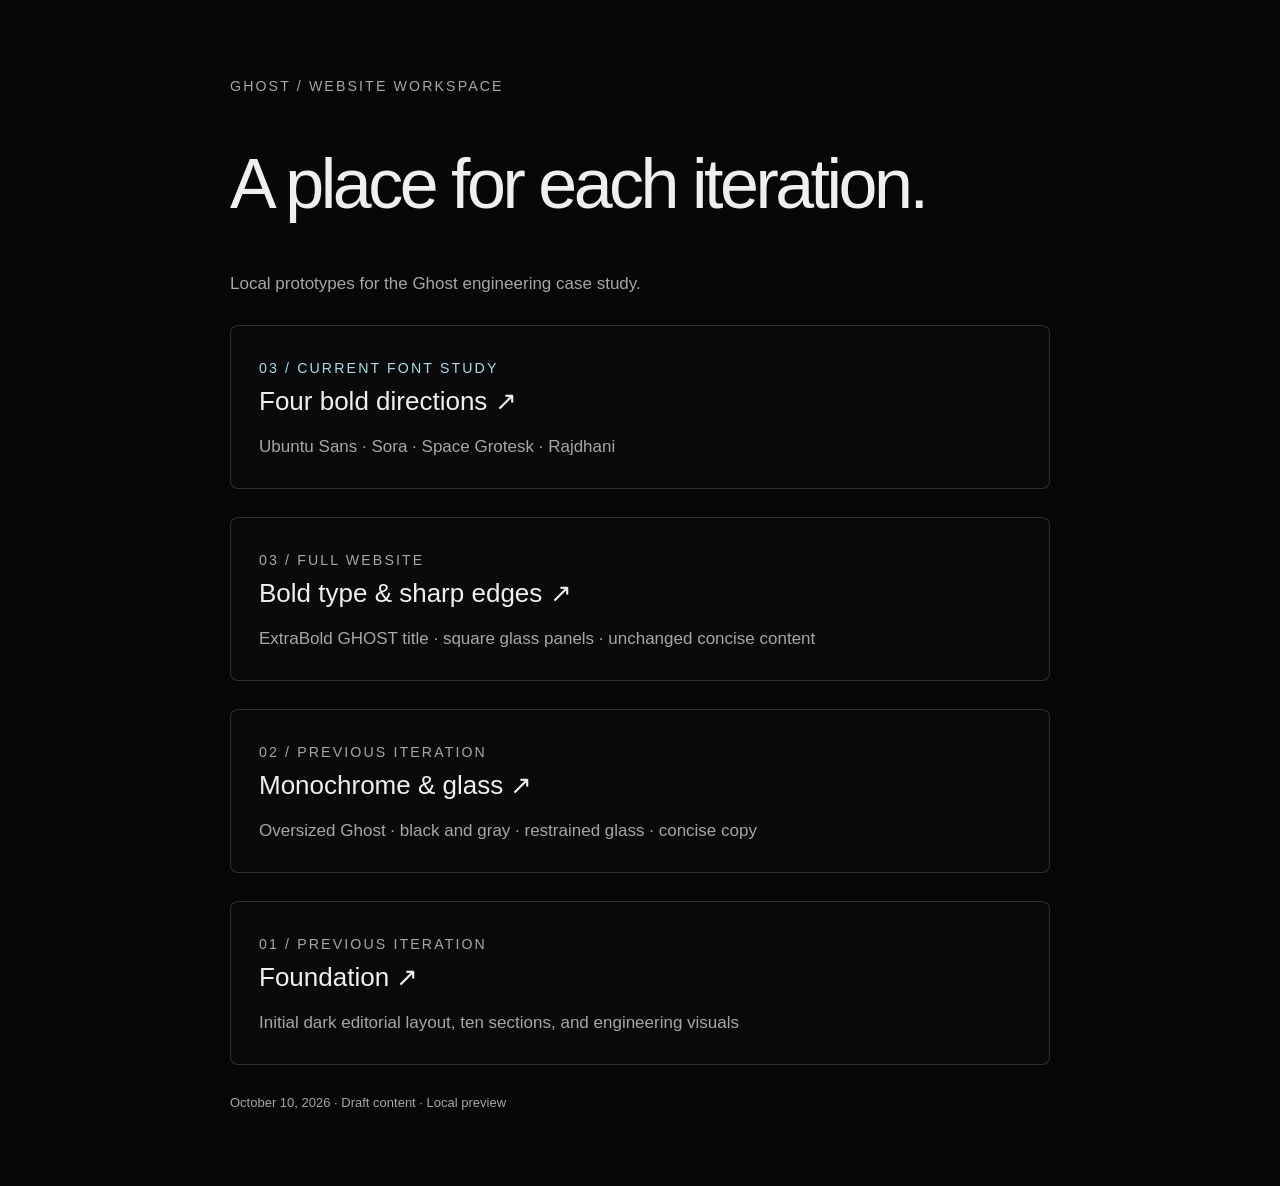
==== Website/index.html @ b8216f77 "Website Iteration 3" ====
<!doctype html>
<html lang="en">
<head>
  <meta charset="utf-8">
  <meta name="viewport" content="width=device-width, initial-scale=1">
  <meta name="robots" content="noindex,nofollow">
  <title>Ghost — Website iterations</title>
  <style>
    body{font:17px/1.6 'Segoe UI',sans-serif;background:#070708;color:#efeff0;margin:0;padding:8vh 7vw}
    main{max-width:820px;margin:auto}small{color:#a6a6ab;letter-spacing:.15em}
    h1{font-size:clamp(40px,6vw,70px);font-weight:500;letter-spacing:-.05em;line-height:1.1}
    p,footer{color:#a6a6ab}a{display:block;padding:28px;margin:28px 0;border:1px solid #ffffff26;border-radius:8px;background:#ffffff04;text-decoration:none;color:#efeff0}
    a:hover,a:focus-visible{border-color:#a8dce8}a strong{font-size:26px;font-weight:500}
    a span{display:block;color:#a6a6ab;margin-top:10px}.current small{color:#a8dce8}footer{font-size:13px}
  </style>
</head>
<body><main>
  <small>GHOST / WEBSITE WORKSPACE</small>
  <h1>A place for each iteration.</h1>
  <p>Local prototypes for the Ghost engineering case study.</p>
  <a class="current" href="iterations/03-bold-type/type-comparison.html">
    <small>03 / CURRENT FONT STUDY</small><br><strong>Four bold directions ↗</strong>
    <span>Ubuntu Sans · Sora · Space Grotesk · Rajdhani</span>
  </a>
  <a href="iterations/03-bold-type/index.html">
    <small>03 / FULL WEBSITE</small><br><strong>Bold type &amp; sharp edges ↗</strong>
    <span>ExtraBold GHOST title · square glass panels · unchanged concise content</span>
  </a>
  <a href="iterations/02-monochrome-glass/index.html">
    <small>02 / PREVIOUS ITERATION</small><br><strong>Monochrome &amp; glass ↗</strong>
    <span>Oversized Ghost · black and gray · restrained glass · concise copy</span>
  </a>
  <a href="iterations/01-foundation/index.html">
    <small>01 / PREVIOUS ITERATION</small><br><strong>Foundation ↗</strong>
    <span>Initial dark editorial layout, ten sections, and engineering visuals</span>
  </a>
  <footer>October 10, 2026 · Draft content · Local preview</footer>
</main></body>
</html>
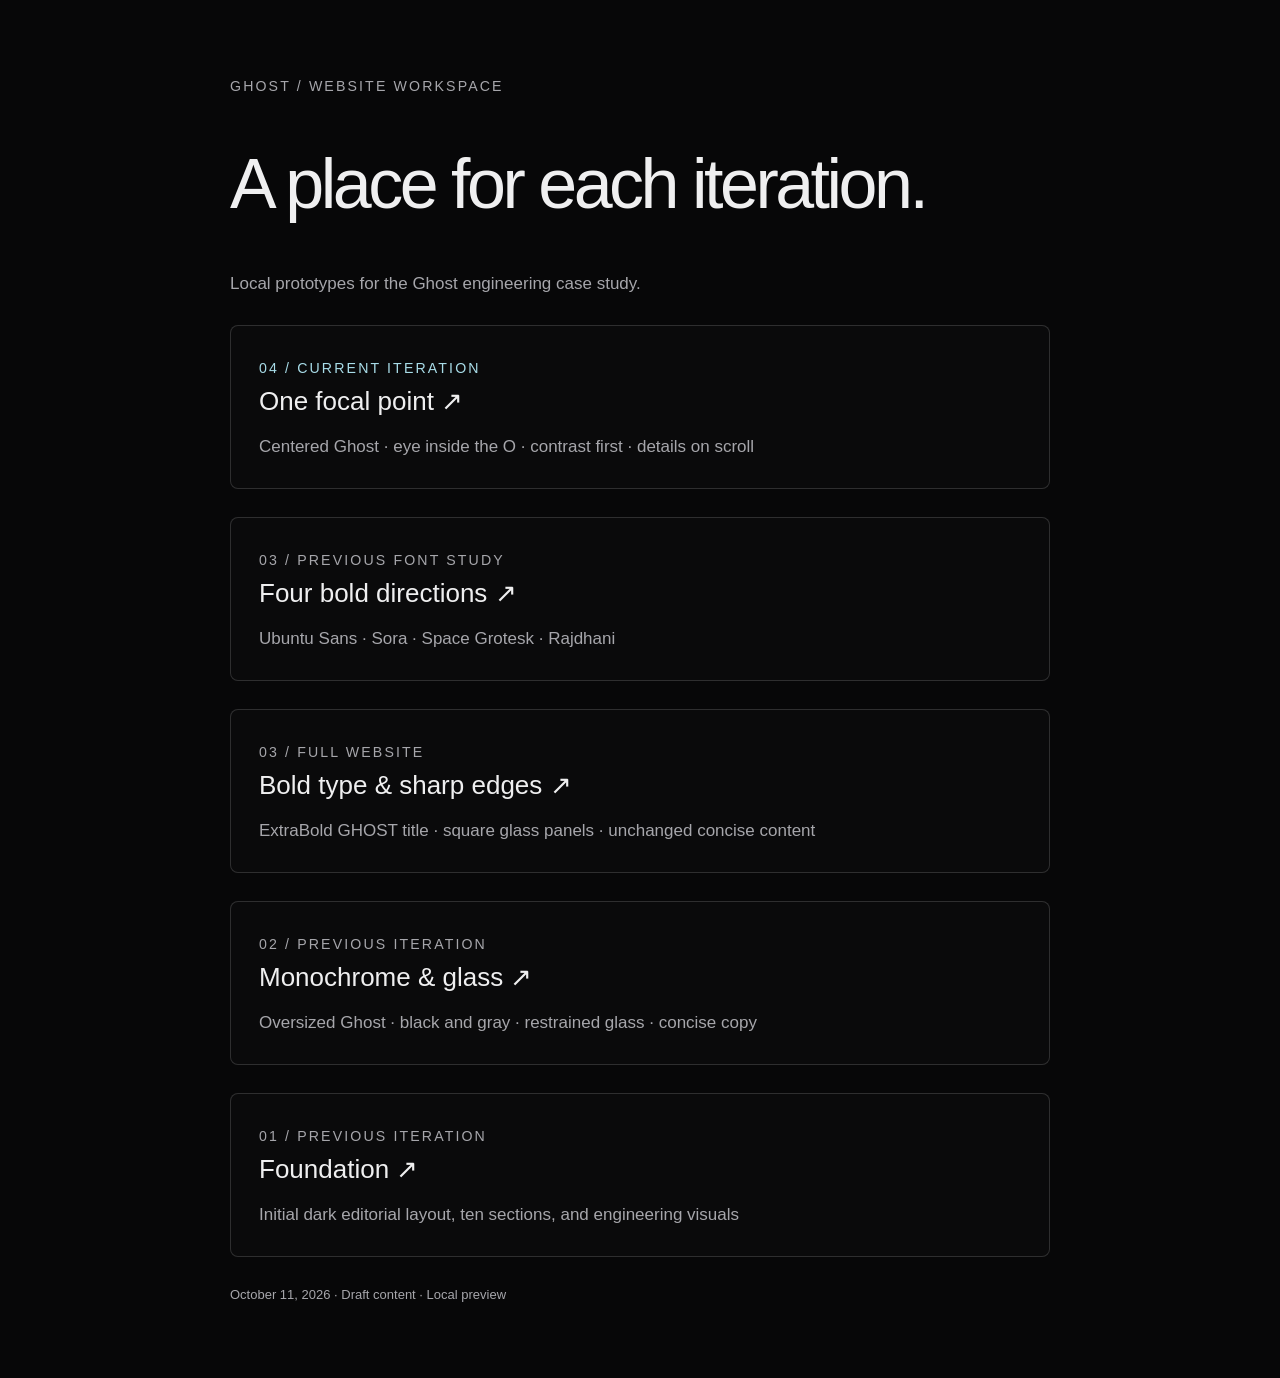
==== commit e62ce867: "Website Iteration 4" ====
--- a/Website/index.html
+++ b/Website/index.html
@@ -18,8 +18,12 @@
   <small>GHOST / WEBSITE WORKSPACE</small>
   <h1>A place for each iteration.</h1>
   <p>Local prototypes for the Ghost engineering case study.</p>
-  <a class="current" href="iterations/03-bold-type/type-comparison.html">
-    <small>03 / CURRENT FONT STUDY</small><br><strong>Four bold directions ↗</strong>
+  <a class="current" href="iterations/04-centered-hero/index.html">
+    <small>04 / CURRENT ITERATION</small><br><strong>One focal point ↗</strong>
+    <span>Centered Ghost · eye inside the O · contrast first · details on scroll</span>
+  </a>
+  <a href="iterations/03-bold-type/type-comparison.html">
+    <small>03 / PREVIOUS FONT STUDY</small><br><strong>Four bold directions ↗</strong>
     <span>Ubuntu Sans · Sora · Space Grotesk · Rajdhani</span>
   </a>
   <a href="iterations/03-bold-type/index.html">
@@ -34,6 +38,6 @@
     <small>01 / PREVIOUS ITERATION</small><br><strong>Foundation ↗</strong>
     <span>Initial dark editorial layout, ten sections, and engineering visuals</span>
   </a>
-  <footer>October 10, 2026 · Draft content · Local preview</footer>
+  <footer>October 11, 2026 · Draft content · Local preview</footer>
 </main></body>
 </html>
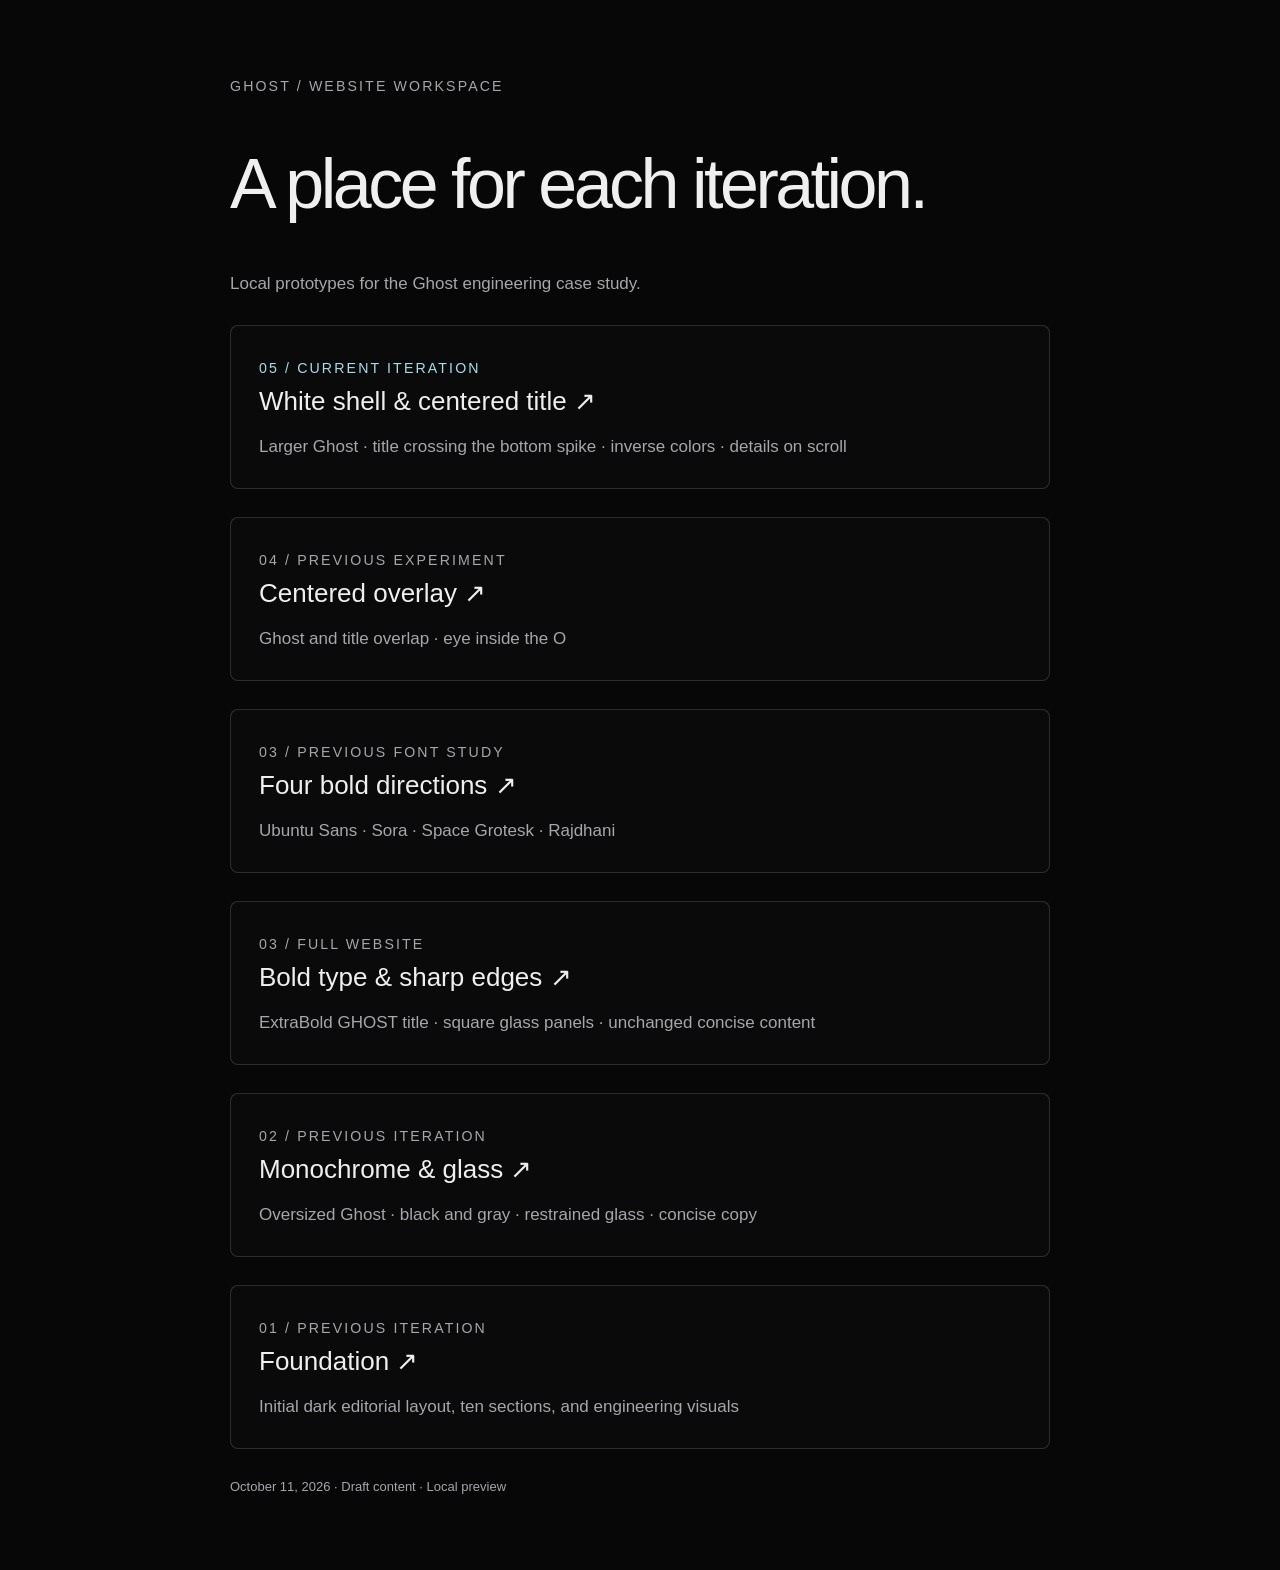
==== commit 200ff1d3: "Website Iteration 5" ====
--- a/Website/index.html
+++ b/Website/index.html
@@ -18,9 +18,13 @@
   <small>GHOST / WEBSITE WORKSPACE</small>
   <h1>A place for each iteration.</h1>
   <p>Local prototypes for the Ghost engineering case study.</p>
-  <a class="current" href="iterations/04-centered-hero/index.html">
-    <small>04 / CURRENT ITERATION</small><br><strong>One focal point ↗</strong>
-    <span>Centered Ghost · eye inside the O · contrast first · details on scroll</span>
+  <a class="current" href="iterations/05-white-shell/index.html">
+    <small>05 / CURRENT ITERATION</small><br><strong>White shell &amp; centered title ↗</strong>
+    <span>Larger Ghost · title crossing the bottom spike · inverse colors · details on scroll</span>
+  </a>
+  <a href="iterations/04-centered-hero/index.html">
+    <small>04 / PREVIOUS EXPERIMENT</small><br><strong>Centered overlay ↗</strong>
+    <span>Ghost and title overlap · eye inside the O</span>
   </a>
   <a href="iterations/03-bold-type/type-comparison.html">
     <small>03 / PREVIOUS FONT STUDY</small><br><strong>Four bold directions ↗</strong>
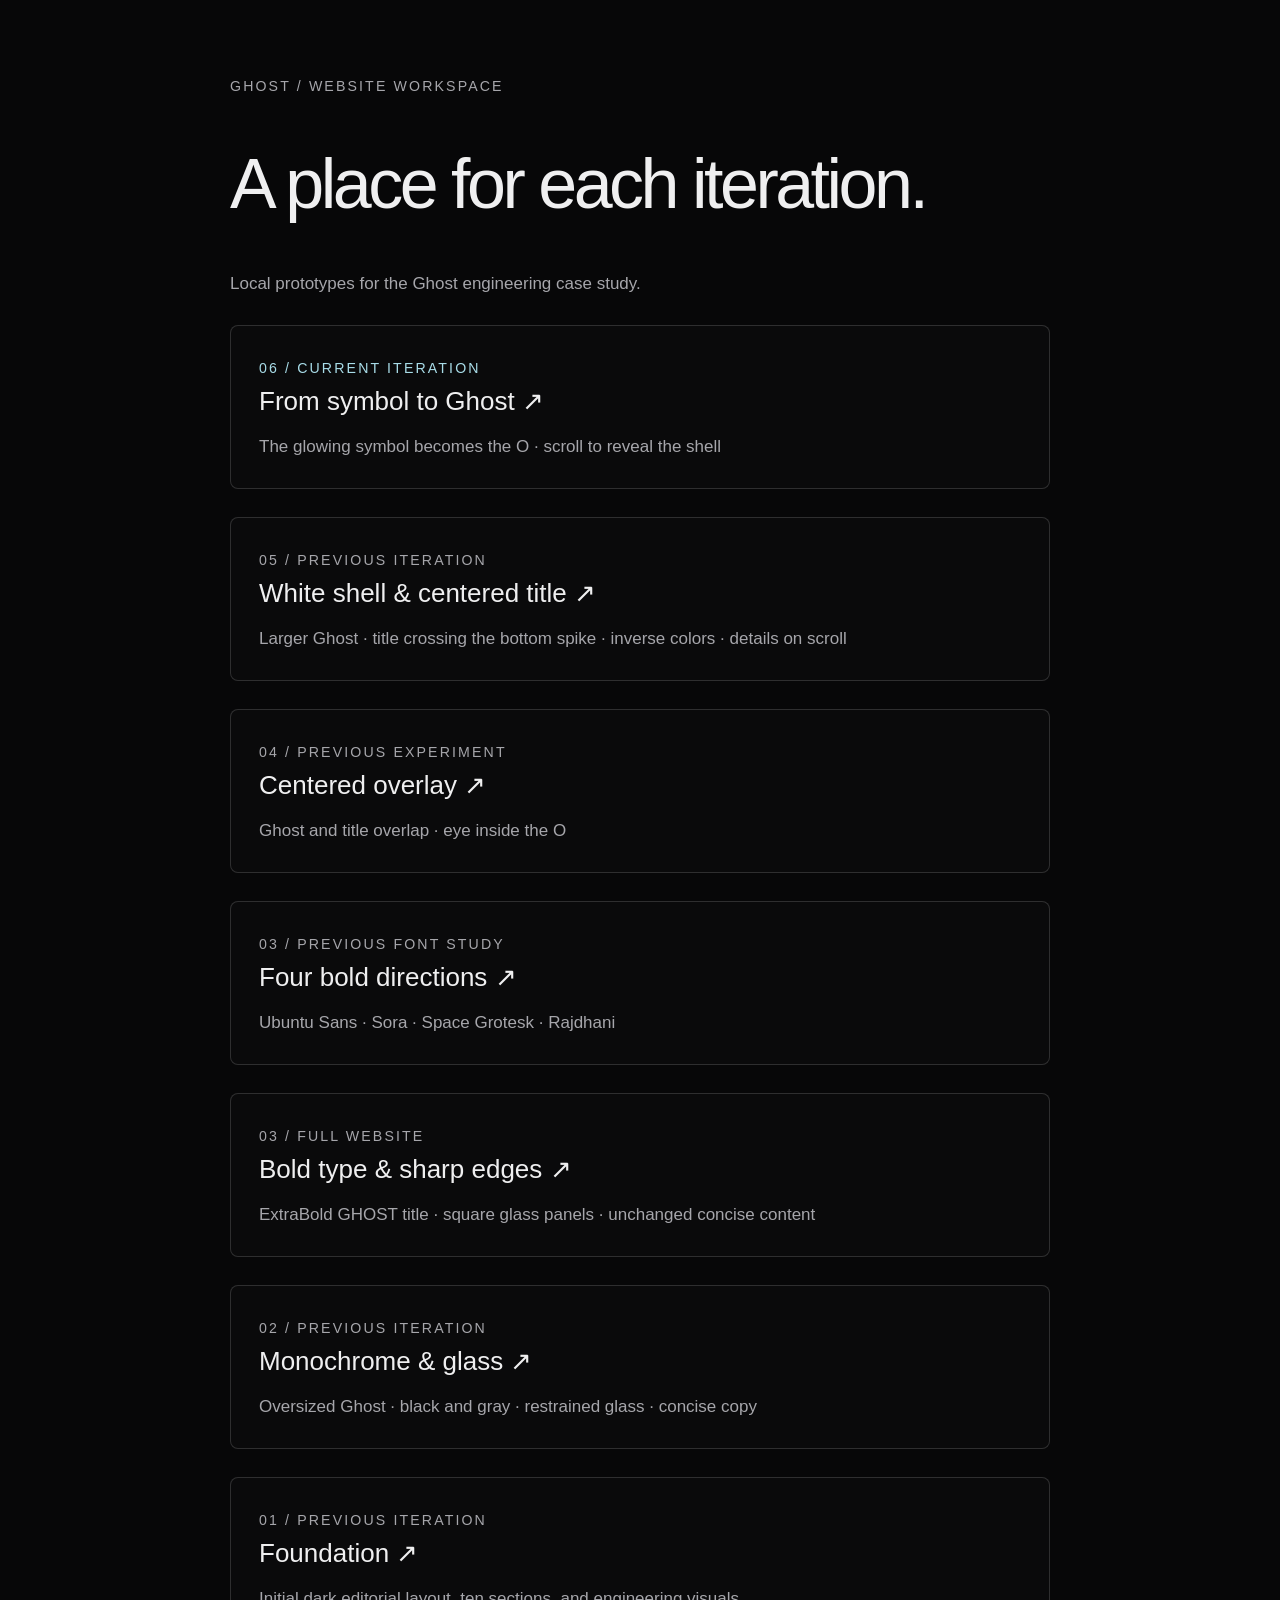
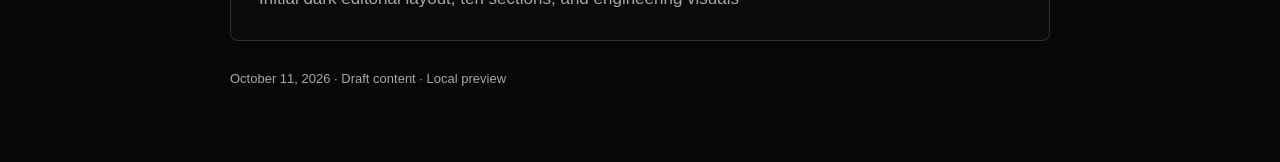
==== commit dc94624d: "Website Iteration 6" ====
--- a/Website/index.html
+++ b/Website/index.html
@@ -18,8 +18,12 @@
   <small>GHOST / WEBSITE WORKSPACE</small>
   <h1>A place for each iteration.</h1>
   <p>Local prototypes for the Ghost engineering case study.</p>
-  <a class="current" href="iterations/05-white-shell/index.html">
-    <small>05 / CURRENT ITERATION</small><br><strong>White shell &amp; centered title ↗</strong>
+  <a class="current" href="iterations/06-symbol-reveal/index.html">
+    <small>06 / CURRENT ITERATION</small><br><strong>From symbol to Ghost ↗</strong>
+    <span>The glowing symbol becomes the O · scroll to reveal the shell</span>
+  </a>
+  <a href="iterations/05-white-shell/index.html">
+    <small>05 / PREVIOUS ITERATION</small><br><strong>White shell &amp; centered title ↗</strong>
     <span>Larger Ghost · title crossing the bottom spike · inverse colors · details on scroll</span>
   </a>
   <a href="iterations/04-centered-hero/index.html">
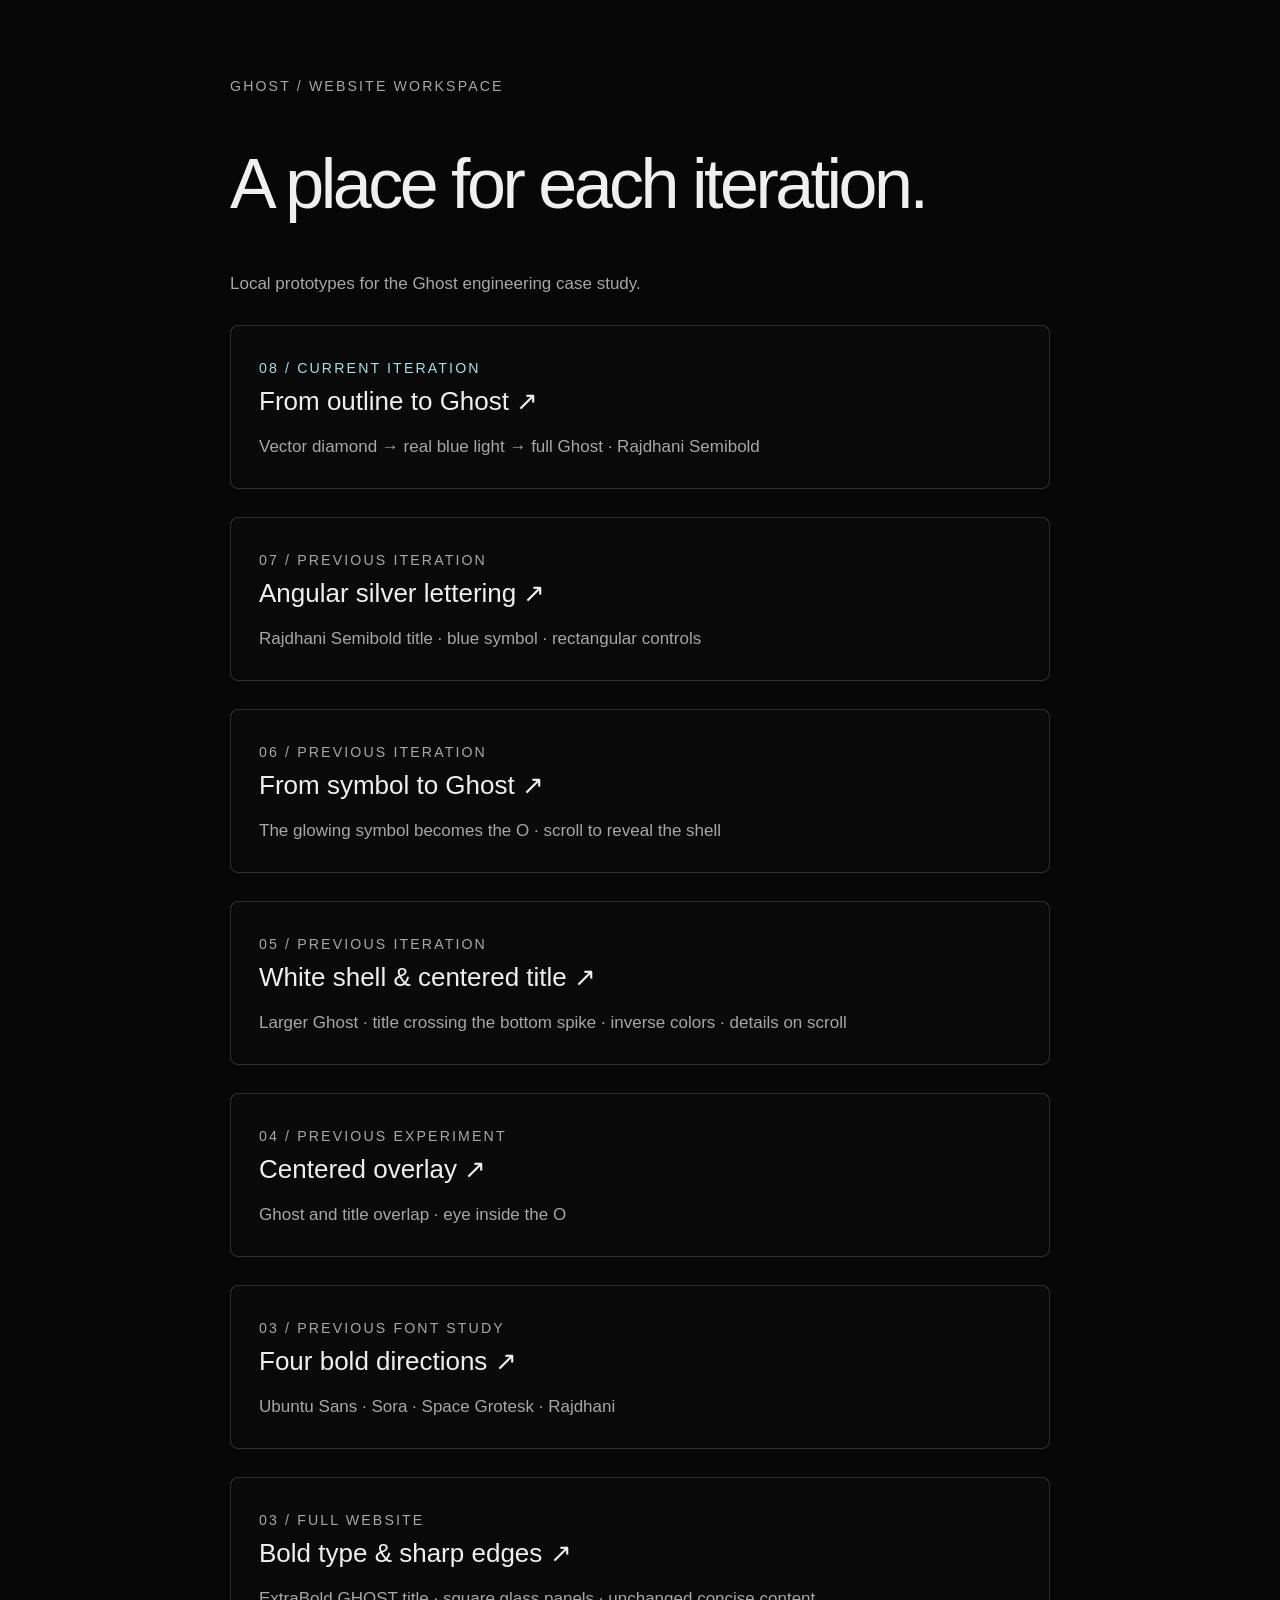
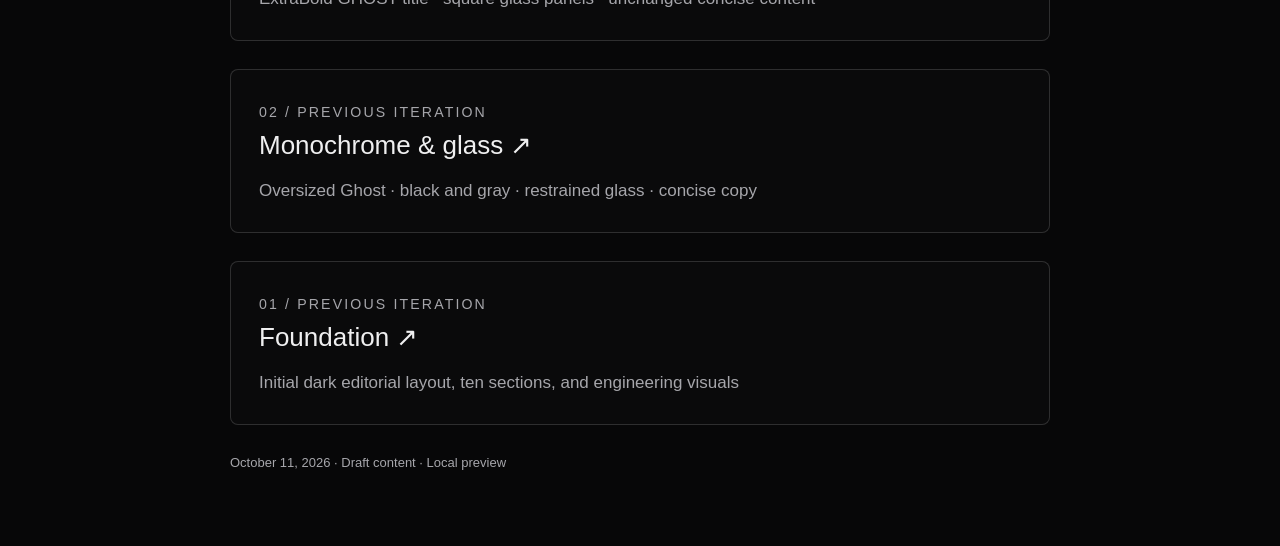
==== commit 45c21c7a: "Iterations 7-8" ====
--- a/Website/index.html
+++ b/Website/index.html
@@ -18,8 +18,16 @@
   <small>GHOST / WEBSITE WORKSPACE</small>
   <h1>A place for each iteration.</h1>
   <p>Local prototypes for the Ghost engineering case study.</p>
-  <a class="current" href="iterations/06-symbol-reveal/index.html">
-    <small>06 / CURRENT ITERATION</small><br><strong>From symbol to Ghost ↗</strong>
+  <a class="current" href="iterations/08-vector-reveal/index.html">
+    <small>08 / CURRENT ITERATION</small><br><strong>From outline to Ghost ↗</strong>
+    <span>Vector diamond → real blue light → full Ghost · Rajdhani Semibold</span>
+  </a>
+  <a href="iterations/07-violet-prism/index.html">
+    <small>07 / PREVIOUS ITERATION</small><br><strong>Angular silver lettering ↗</strong>
+    <span>Rajdhani Semibold title · blue symbol · rectangular controls</span>
+  </a>
+  <a href="iterations/06-symbol-reveal/index.html">
+    <small>06 / PREVIOUS ITERATION</small><br><strong>From symbol to Ghost ↗</strong>
     <span>The glowing symbol becomes the O · scroll to reveal the shell</span>
   </a>
   <a href="iterations/05-white-shell/index.html">
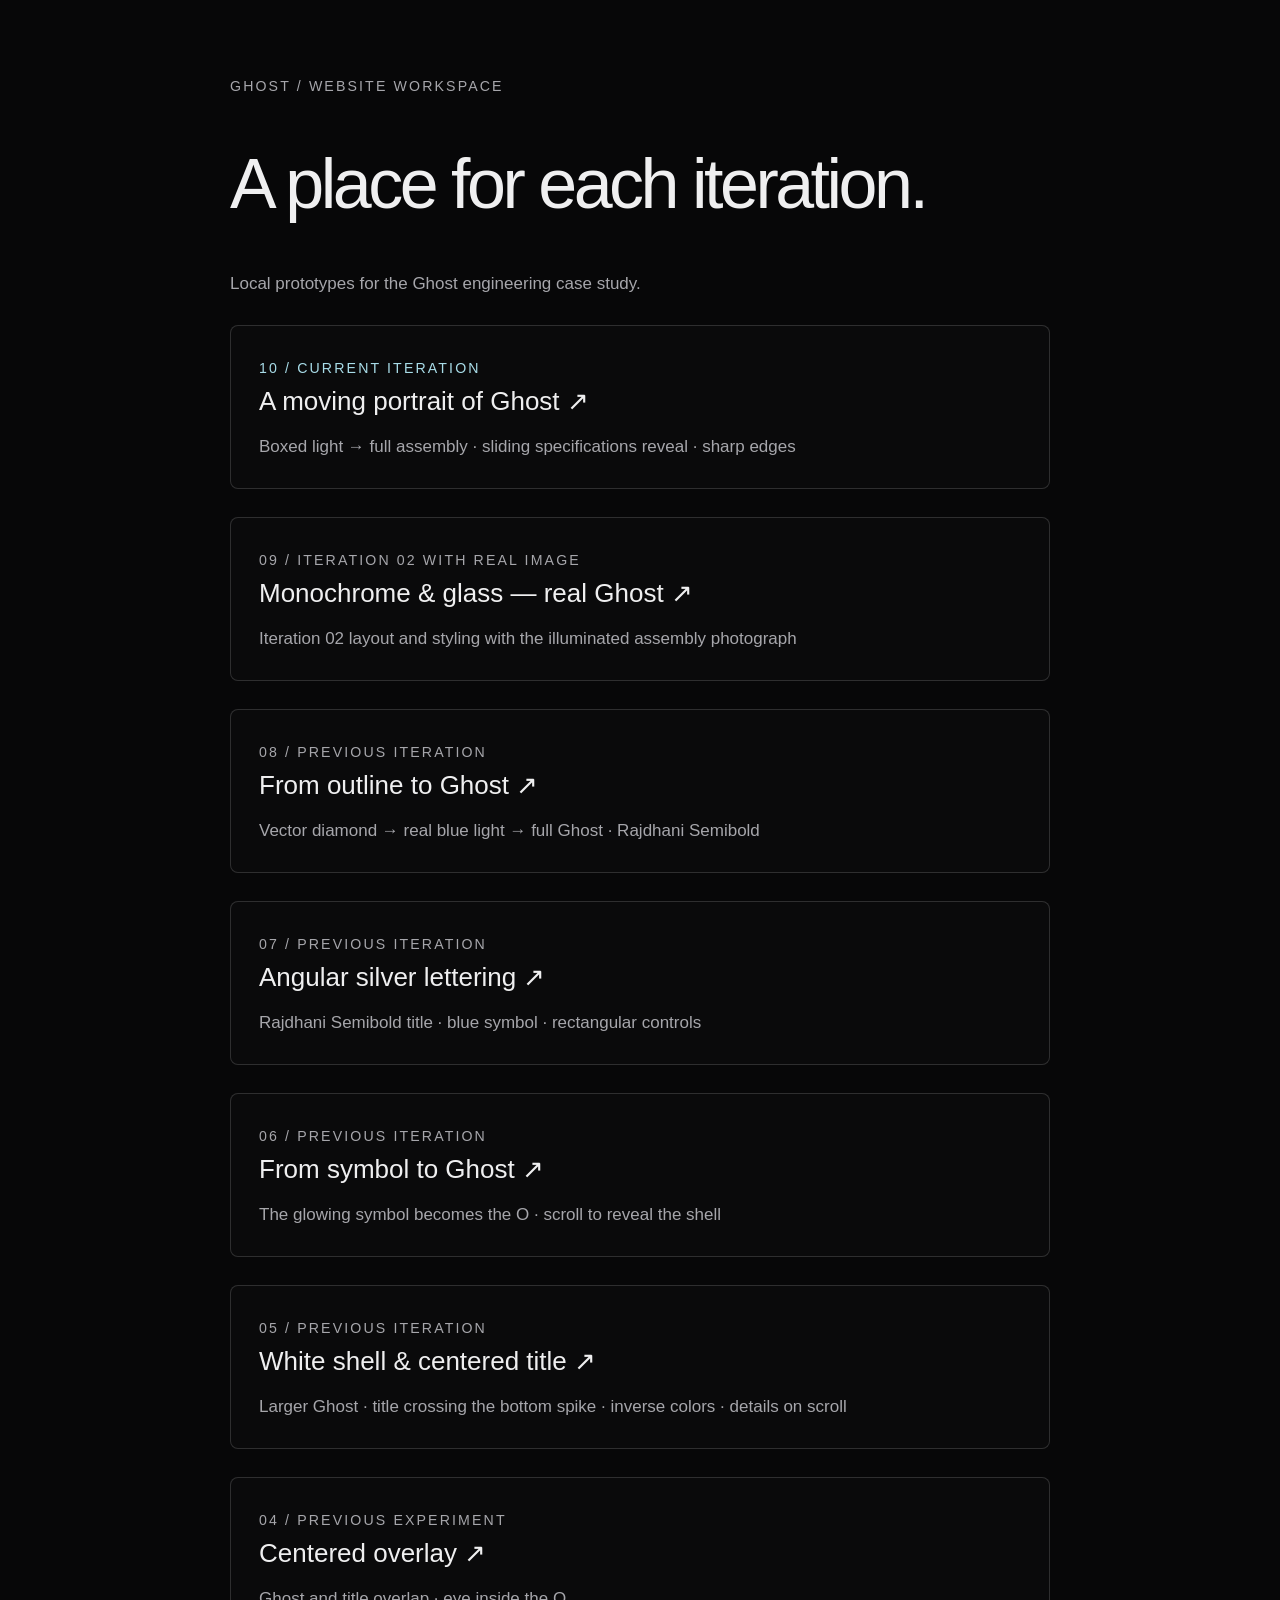
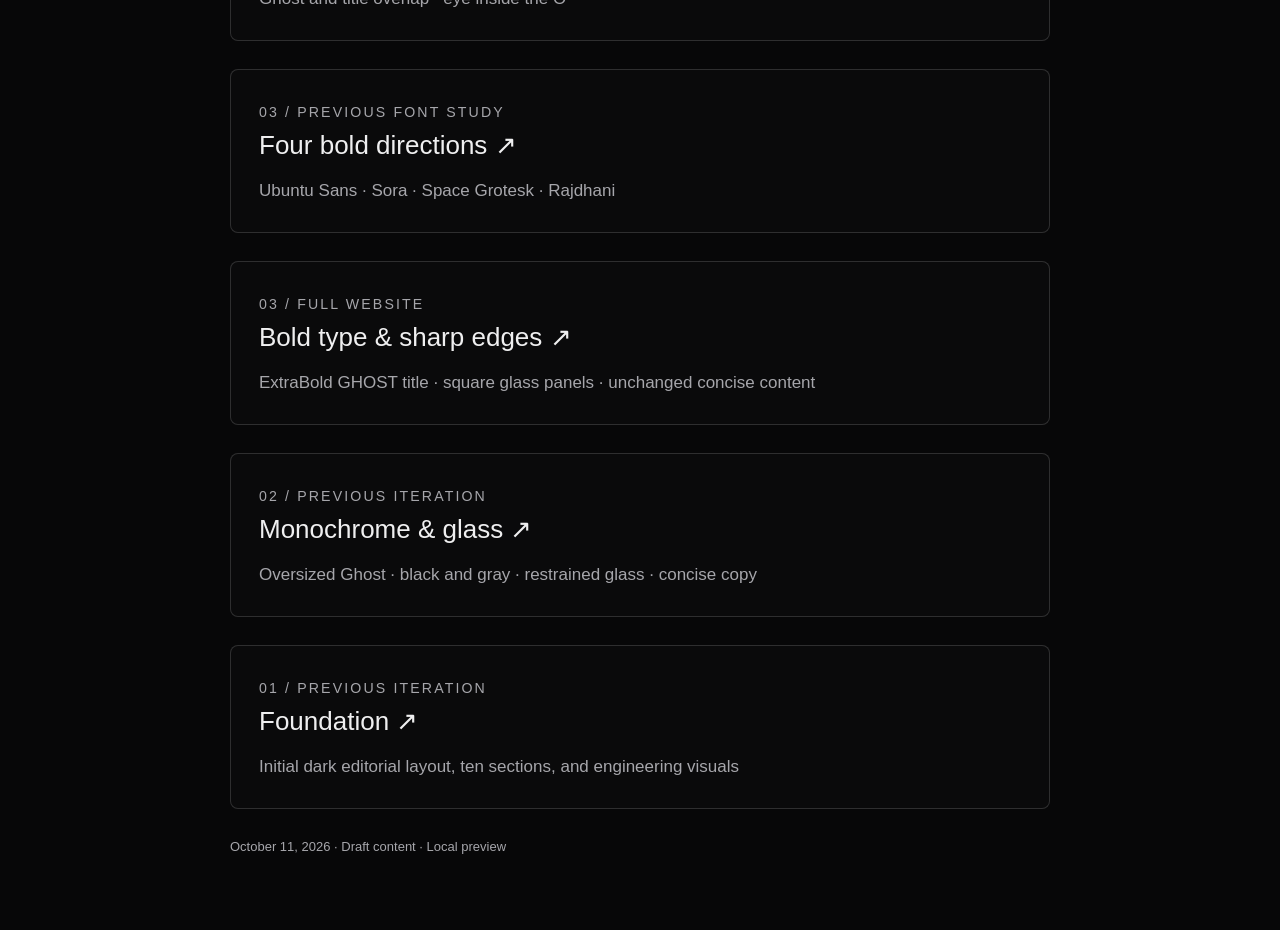
==== commit 7dbe38c2: "Iterations 9-10" ====
--- a/Website/index.html
+++ b/Website/index.html
@@ -18,8 +18,16 @@
   <small>GHOST / WEBSITE WORKSPACE</small>
   <h1>A place for each iteration.</h1>
   <p>Local prototypes for the Ghost engineering case study.</p>
-  <a class="current" href="iterations/08-vector-reveal/index.html">
-    <small>08 / CURRENT ITERATION</small><br><strong>From outline to Ghost ↗</strong>
+  <a class="current" href="iterations/10-sliding-reveal/index.html">
+    <small>10 / CURRENT ITERATION</small><br><strong>A moving portrait of Ghost ↗</strong>
+    <span>Boxed light → full assembly · sliding specifications reveal · sharp edges</span>
+  </a>
+  <a href="iterations/09-monochrome-real-image/index.html">
+    <small>09 / ITERATION 02 WITH REAL IMAGE</small><br><strong>Monochrome &amp; glass — real Ghost ↗</strong>
+    <span>Iteration 02 layout and styling with the illuminated assembly photograph</span>
+  </a>
+  <a href="iterations/08-vector-reveal/index.html">
+    <small>08 / PREVIOUS ITERATION</small><br><strong>From outline to Ghost ↗</strong>
     <span>Vector diamond → real blue light → full Ghost · Rajdhani Semibold</span>
   </a>
   <a href="iterations/07-violet-prism/index.html">
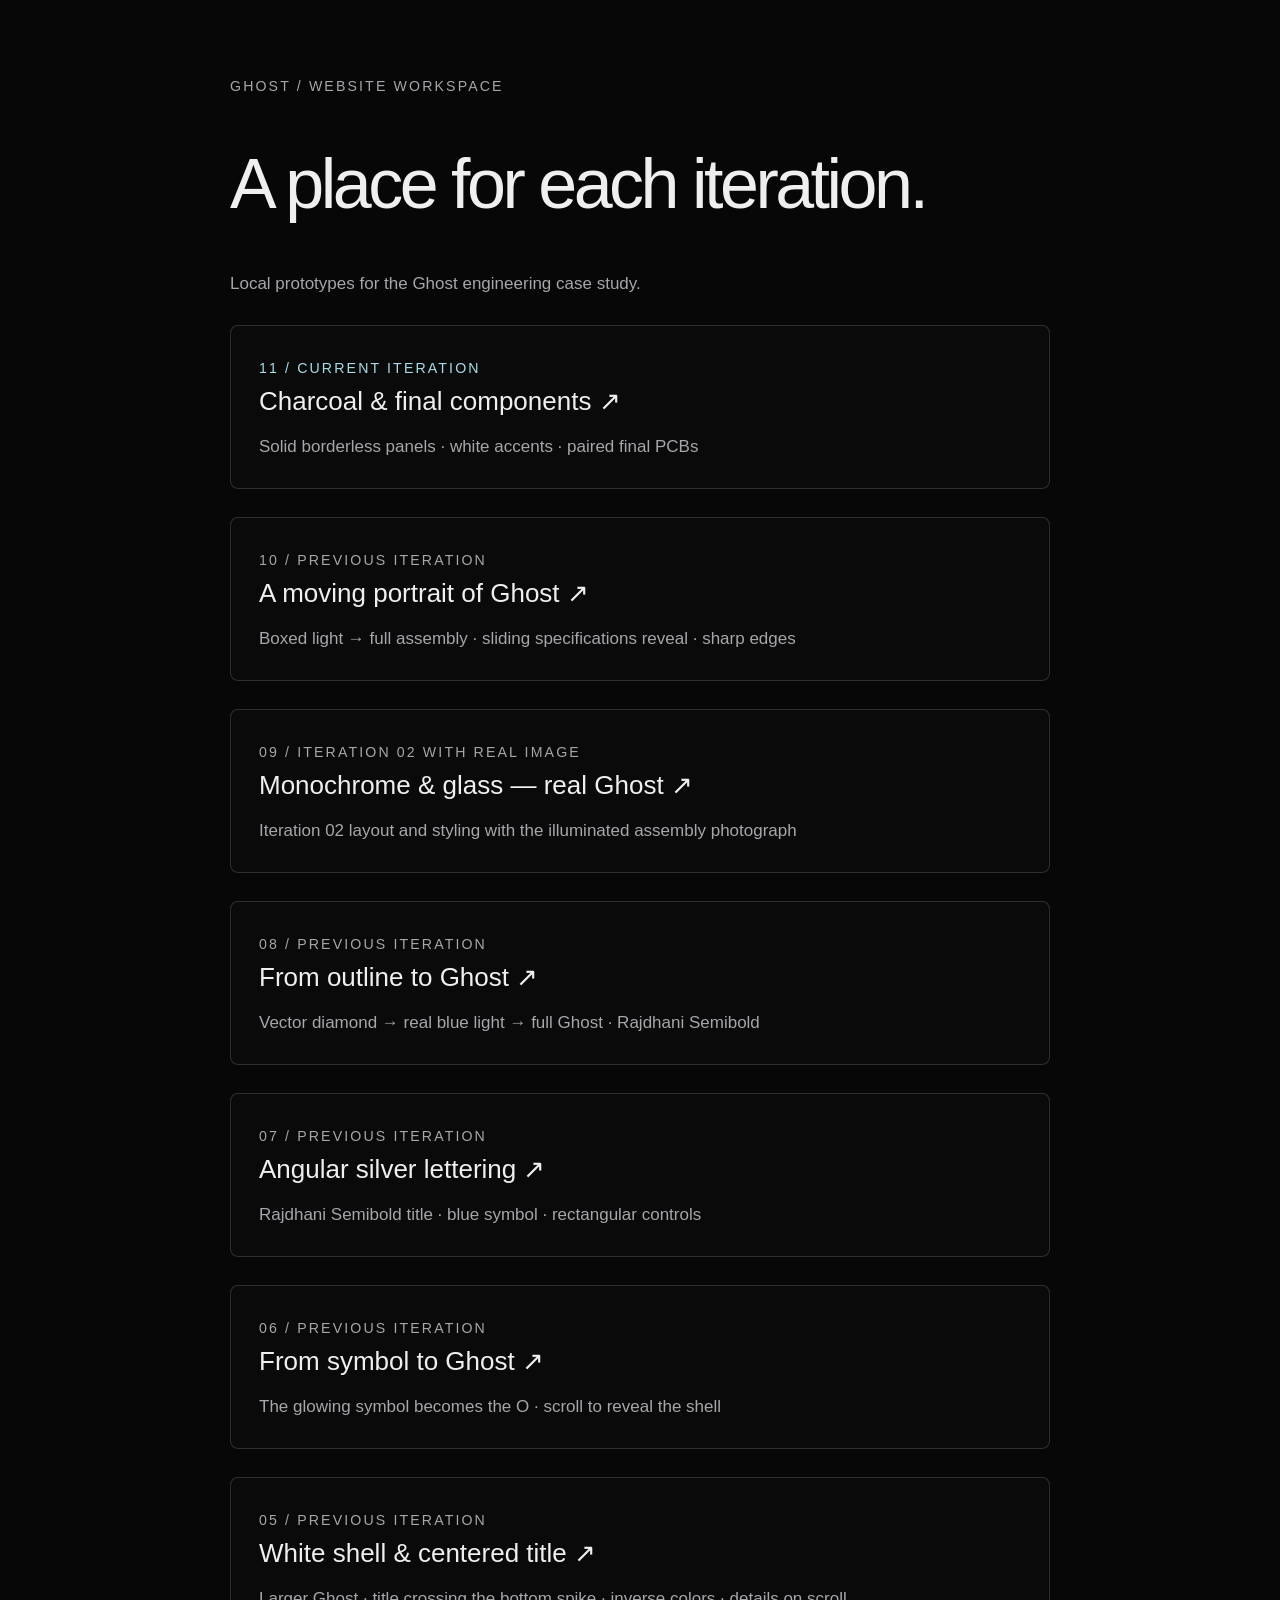
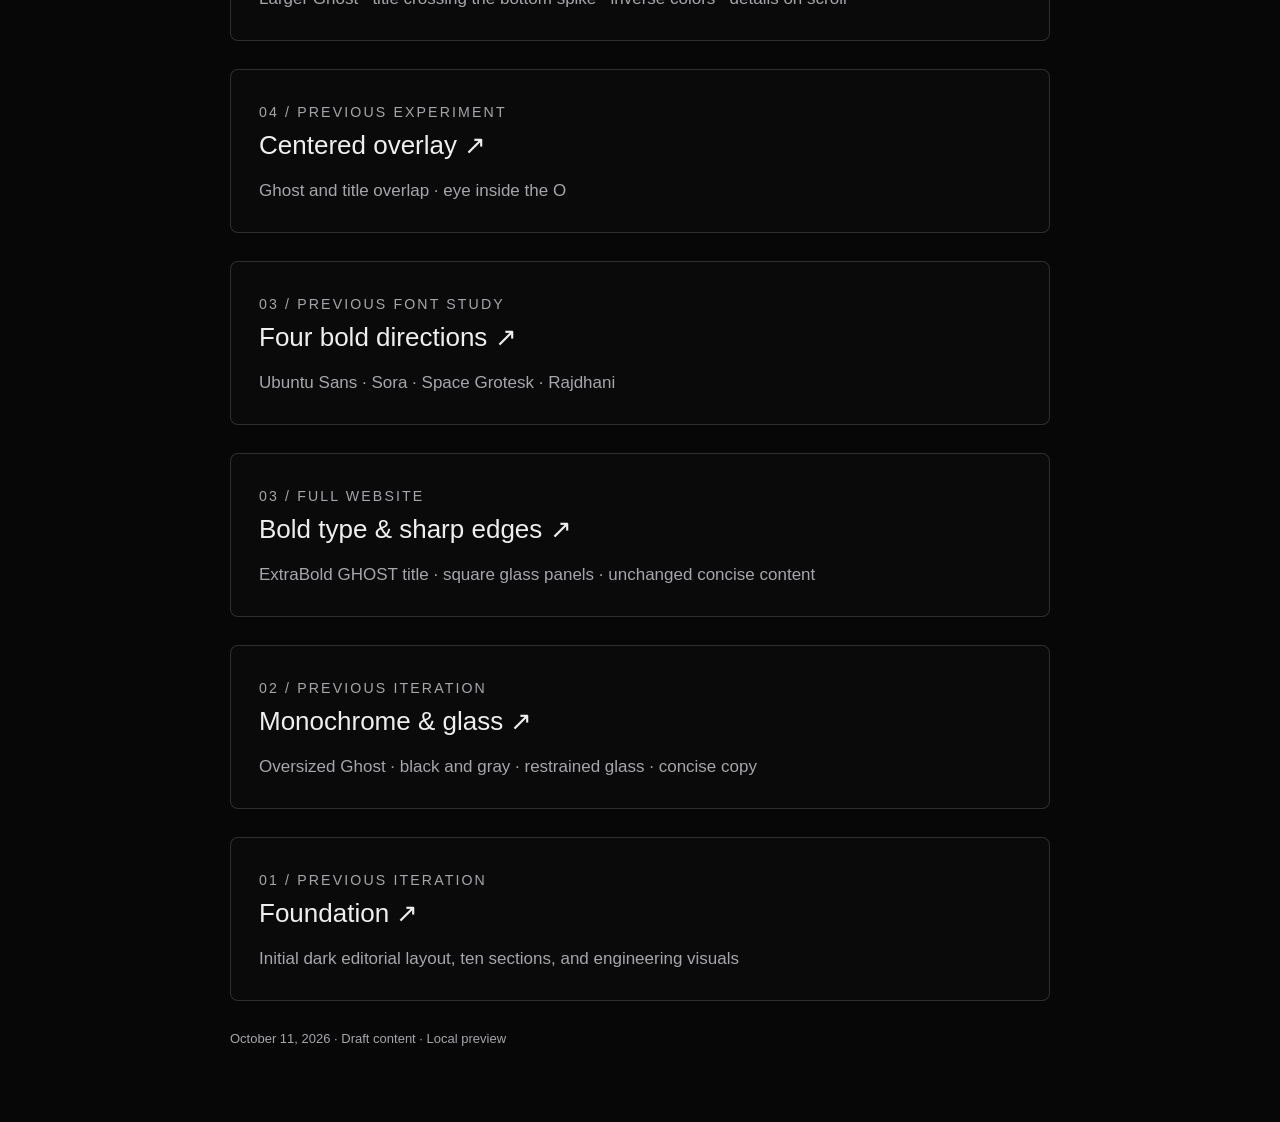
==== commit 56146b17: "Iteration 11" ====
--- a/Website/index.html
+++ b/Website/index.html
@@ -18,8 +18,12 @@
   <small>GHOST / WEBSITE WORKSPACE</small>
   <h1>A place for each iteration.</h1>
   <p>Local prototypes for the Ghost engineering case study.</p>
-  <a class="current" href="iterations/10-sliding-reveal/index.html">
-    <small>10 / CURRENT ITERATION</small><br><strong>A moving portrait of Ghost ↗</strong>
+  <a class="current" href="iterations/11-charcoal-grid/index.html">
+    <small>11 / CURRENT ITERATION</small><br><strong>Charcoal &amp; final components ↗</strong>
+    <span>Solid borderless panels · white accents · paired final PCBs</span>
+  </a>
+  <a href="iterations/10-sliding-reveal/index.html">
+    <small>10 / PREVIOUS ITERATION</small><br><strong>A moving portrait of Ghost ↗</strong>
     <span>Boxed light → full assembly · sliding specifications reveal · sharp edges</span>
   </a>
   <a href="iterations/09-monochrome-real-image/index.html">
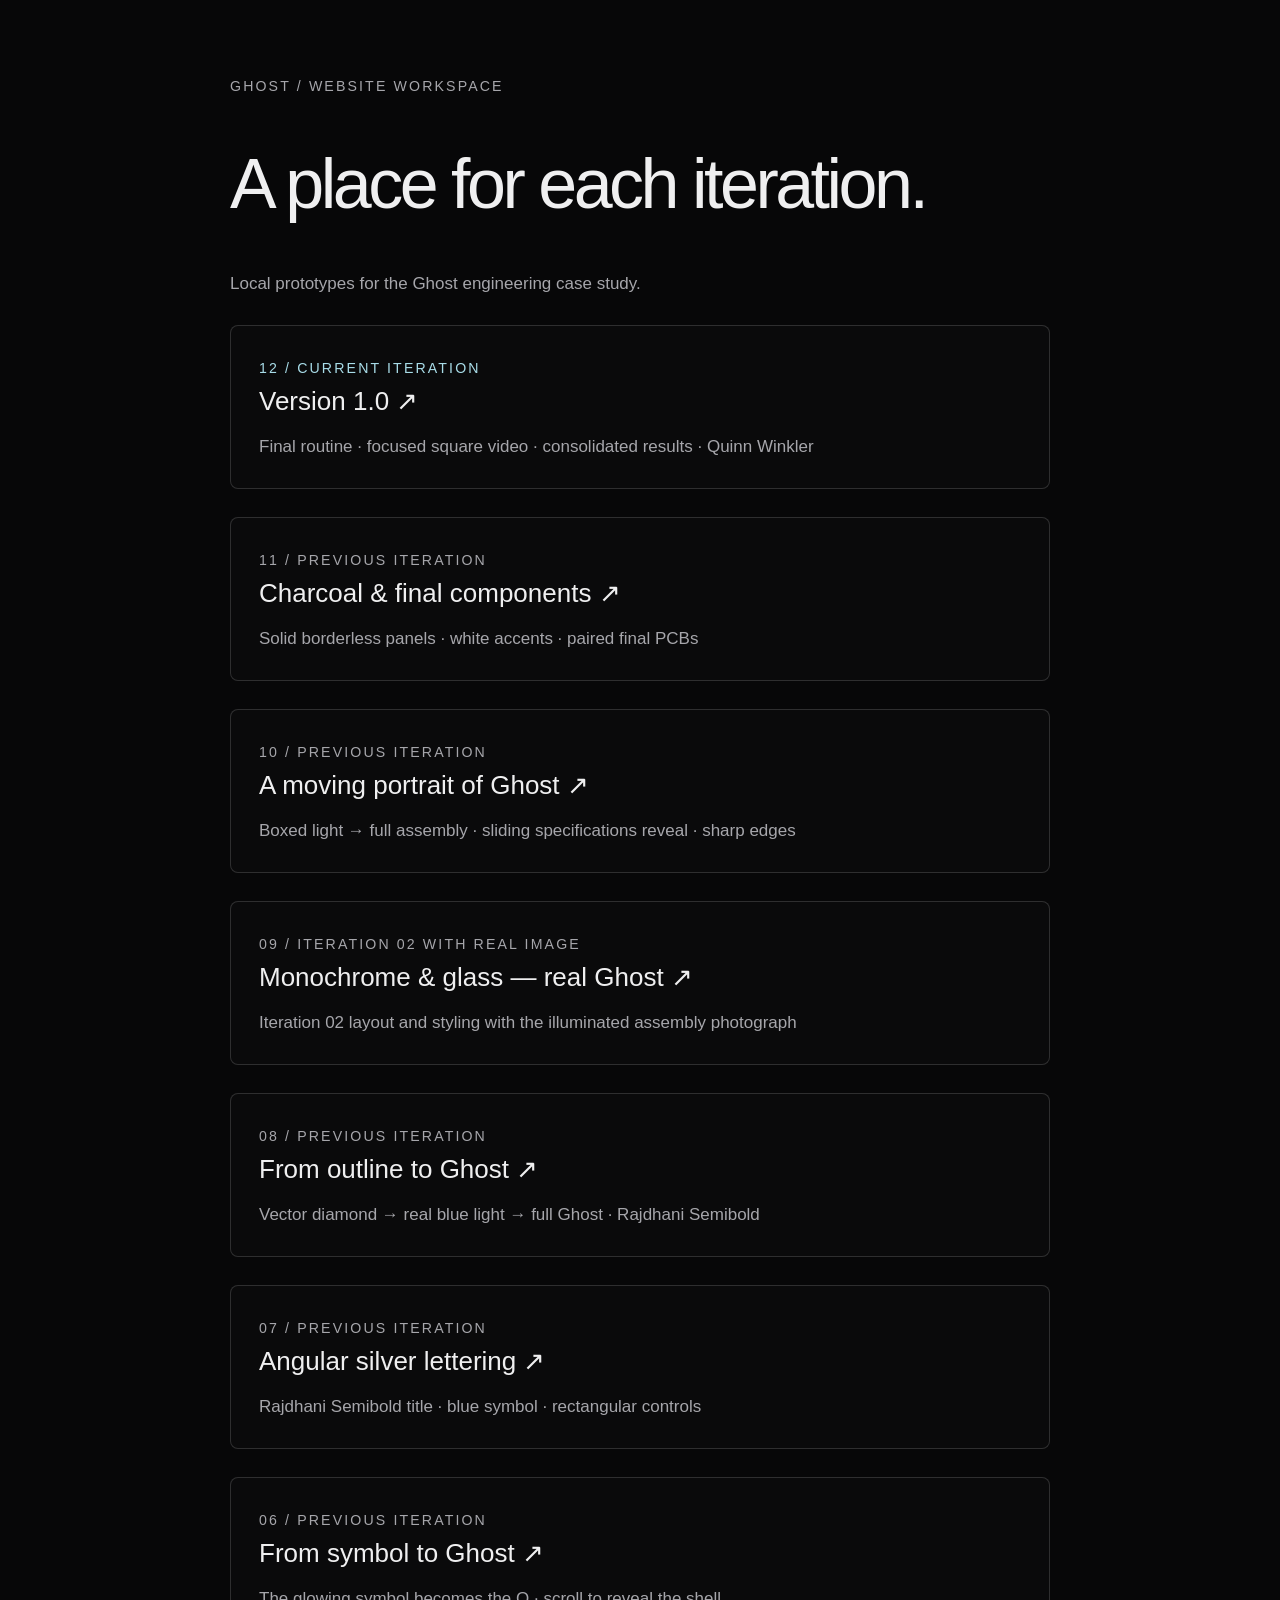
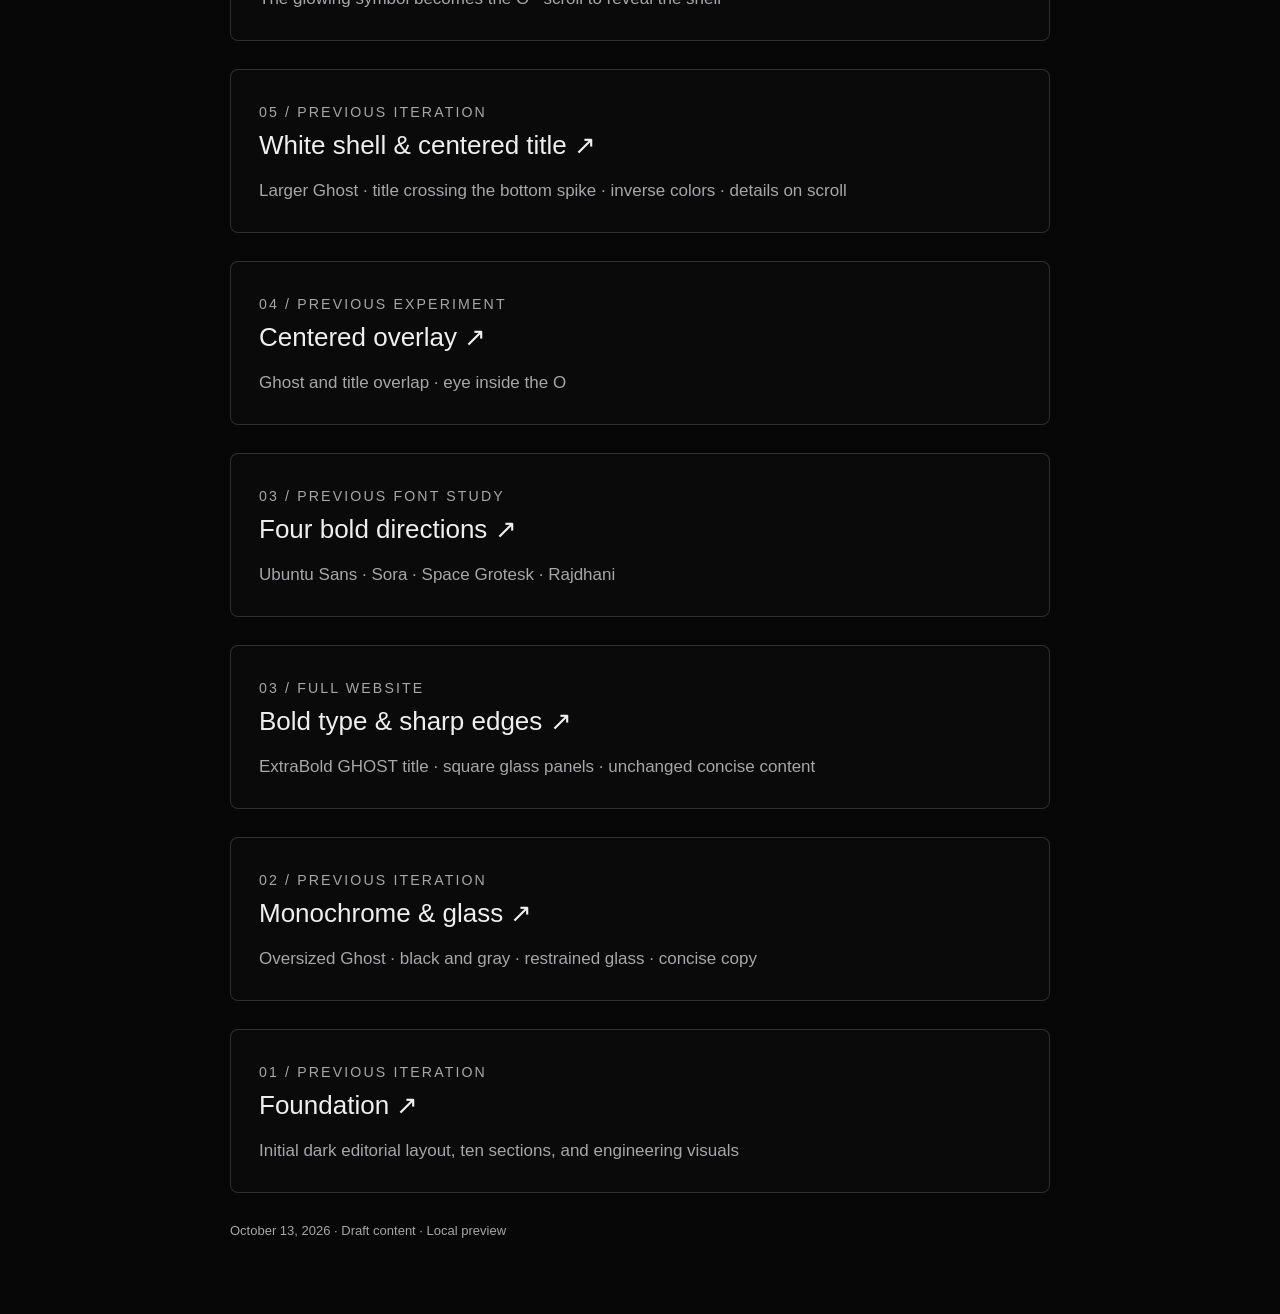
==== commit 69eafdc3: "Prepare for pages deployment" ====
--- a/Website/index.html
+++ b/Website/index.html
@@ -1,71 +1,17 @@
 <!doctype html>
-<html lang="en">
-<head>
-  <meta charset="utf-8">
-  <meta name="viewport" content="width=device-width, initial-scale=1">
-  <meta name="robots" content="noindex,nofollow">
-  <title>Ghost — Website iterations</title>
-  <style>
-    body{font:17px/1.6 'Segoe UI',sans-serif;background:#070708;color:#efeff0;margin:0;padding:8vh 7vw}
-    main{max-width:820px;margin:auto}small{color:#a6a6ab;letter-spacing:.15em}
-    h1{font-size:clamp(40px,6vw,70px);font-weight:500;letter-spacing:-.05em;line-height:1.1}
-    p,footer{color:#a6a6ab}a{display:block;padding:28px;margin:28px 0;border:1px solid #ffffff26;border-radius:8px;background:#ffffff04;text-decoration:none;color:#efeff0}
-    a:hover,a:focus-visible{border-color:#a8dce8}a strong{font-size:26px;font-weight:500}
-    a span{display:block;color:#a6a6ab;margin-top:10px}.current small{color:#a8dce8}footer{font-size:13px}
-  </style>
-</head>
-<body><main>
-  <small>GHOST / WEBSITE WORKSPACE</small>
-  <h1>A place for each iteration.</h1>
-  <p>Local prototypes for the Ghost engineering case study.</p>
-  <a class="current" href="iterations/11-charcoal-grid/index.html">
-    <small>11 / CURRENT ITERATION</small><br><strong>Charcoal &amp; final components ↗</strong>
-    <span>Solid borderless panels · white accents · paired final PCBs</span>
-  </a>
-  <a href="iterations/10-sliding-reveal/index.html">
-    <small>10 / PREVIOUS ITERATION</small><br><strong>A moving portrait of Ghost ↗</strong>
-    <span>Boxed light → full assembly · sliding specifications reveal · sharp edges</span>
-  </a>
-  <a href="iterations/09-monochrome-real-image/index.html">
-    <small>09 / ITERATION 02 WITH REAL IMAGE</small><br><strong>Monochrome &amp; glass — real Ghost ↗</strong>
-    <span>Iteration 02 layout and styling with the illuminated assembly photograph</span>
-  </a>
-  <a href="iterations/08-vector-reveal/index.html">
-    <small>08 / PREVIOUS ITERATION</small><br><strong>From outline to Ghost ↗</strong>
-    <span>Vector diamond → real blue light → full Ghost · Rajdhani Semibold</span>
-  </a>
-  <a href="iterations/07-violet-prism/index.html">
-    <small>07 / PREVIOUS ITERATION</small><br><strong>Angular silver lettering ↗</strong>
-    <span>Rajdhani Semibold title · blue symbol · rectangular controls</span>
-  </a>
-  <a href="iterations/06-symbol-reveal/index.html">
-    <small>06 / PREVIOUS ITERATION</small><br><strong>From symbol to Ghost ↗</strong>
-    <span>The glowing symbol becomes the O · scroll to reveal the shell</span>
-  </a>
-  <a href="iterations/05-white-shell/index.html">
-    <small>05 / PREVIOUS ITERATION</small><br><strong>White shell &amp; centered title ↗</strong>
-    <span>Larger Ghost · title crossing the bottom spike · inverse colors · details on scroll</span>
-  </a>
-  <a href="iterations/04-centered-hero/index.html">
-    <small>04 / PREVIOUS EXPERIMENT</small><br><strong>Centered overlay ↗</strong>
-    <span>Ghost and title overlap · eye inside the O</span>
-  </a>
-  <a href="iterations/03-bold-type/type-comparison.html">
-    <small>03 / PREVIOUS FONT STUDY</small><br><strong>Four bold directions ↗</strong>
-    <span>Ubuntu Sans · Sora · Space Grotesk · Rajdhani</span>
-  </a>
-  <a href="iterations/03-bold-type/index.html">
-    <small>03 / FULL WEBSITE</small><br><strong>Bold type &amp; sharp edges ↗</strong>
-    <span>ExtraBold GHOST title · square glass panels · unchanged concise content</span>
-  </a>
-  <a href="iterations/02-monochrome-glass/index.html">
-    <small>02 / PREVIOUS ITERATION</small><br><strong>Monochrome &amp; glass ↗</strong>
-    <span>Oversized Ghost · black and gray · restrained glass · concise copy</span>
-  </a>
-  <a href="iterations/01-foundation/index.html">
-    <small>01 / PREVIOUS ITERATION</small><br><strong>Foundation ↗</strong>
-    <span>Initial dark editorial layout, ten sections, and engineering visuals</span>
-  </a>
-  <footer>October 11, 2026 · Draft content · Local preview</footer>
-</main></body>
-</html>
+<html lang="en"><head><meta charset="utf-8"><meta name="viewport" content="width=device-width, initial-scale=1"><meta name="robots" content="noindex,nofollow"><title>Ghost — Website iterations</title>
+<style>body{font:17px/1.6 'Segoe UI',sans-serif;background:#070708;color:#efeff0;margin:0;padding:8vh 7vw}main{max-width:820px;margin:auto}small{color:#a6a6ab;letter-spacing:.15em}h1{font-size:clamp(40px,6vw,70px);font-weight:500;letter-spacing:-.05em;line-height:1.1}p,footer{color:#a6a6ab}a{display:block;padding:28px;margin:28px 0;border:1px solid #ffffff26;border-radius:8px;background:#ffffff04;text-decoration:none;color:#efeff0}a:hover,a:focus-visible{border-color:#a8dce8}a strong{font-size:26px;font-weight:500}a span{display:block;color:#a6a6ab;margin-top:10px}.current small{color:#a8dce8}footer{font-size:13px}</style></head><body><main><small>GHOST / WEBSITE WORKSPACE</small><h1>A place for each iteration.</h1><p>Local prototypes for the Ghost engineering case study.</p>
+<a class="current" href="iterations/12-version-1.0/index.html"><small>12 / CURRENT ITERATION</small><br><strong>Version 1.0 ↗</strong><span>Final routine · focused square video · consolidated results · Quinn Winkler</span></a>
+<a href="iterations/11-charcoal-grid/index.html"><small>11 / PREVIOUS ITERATION</small><br><strong>Charcoal &amp; final components ↗</strong><span>Solid borderless panels · white accents · paired final PCBs</span></a>
+<a href="iterations/10-sliding-reveal/index.html"><small>10 / PREVIOUS ITERATION</small><br><strong>A moving portrait of Ghost ↗</strong><span>Boxed light → full assembly · sliding specifications reveal · sharp edges</span></a>
+<a href="iterations/09-monochrome-real-image/index.html"><small>09 / ITERATION 02 WITH REAL IMAGE</small><br><strong>Monochrome &amp; glass — real Ghost ↗</strong><span>Iteration 02 layout and styling with the illuminated assembly photograph</span></a>
+<a href="iterations/08-vector-reveal/index.html"><small>08 / PREVIOUS ITERATION</small><br><strong>From outline to Ghost ↗</strong><span>Vector diamond → real blue light → full Ghost · Rajdhani Semibold</span></a>
+<a href="iterations/07-violet-prism/index.html"><small>07 / PREVIOUS ITERATION</small><br><strong>Angular silver lettering ↗</strong><span>Rajdhani Semibold title · blue symbol · rectangular controls</span></a>
+<a href="iterations/06-symbol-reveal/index.html"><small>06 / PREVIOUS ITERATION</small><br><strong>From symbol to Ghost ↗</strong><span>The glowing symbol becomes the O · scroll to reveal the shell</span></a>
+<a href="iterations/05-white-shell/index.html"><small>05 / PREVIOUS ITERATION</small><br><strong>White shell &amp; centered title ↗</strong><span>Larger Ghost · title crossing the bottom spike · inverse colors · details on scroll</span></a>
+<a href="iterations/04-centered-hero/index.html"><small>04 / PREVIOUS EXPERIMENT</small><br><strong>Centered overlay ↗</strong><span>Ghost and title overlap · eye inside the O</span></a>
+<a href="iterations/03-bold-type/type-comparison.html"><small>03 / PREVIOUS FONT STUDY</small><br><strong>Four bold directions ↗</strong><span>Ubuntu Sans · Sora · Space Grotesk · Rajdhani</span></a>
+<a href="iterations/03-bold-type/index.html"><small>03 / FULL WEBSITE</small><br><strong>Bold type &amp; sharp edges ↗</strong><span>ExtraBold GHOST title · square glass panels · unchanged concise content</span></a>
+<a href="iterations/02-monochrome-glass/index.html"><small>02 / PREVIOUS ITERATION</small><br><strong>Monochrome &amp; glass ↗</strong><span>Oversized Ghost · black and gray · restrained glass · concise copy</span></a>
+<a href="iterations/01-foundation/index.html"><small>01 / PREVIOUS ITERATION</small><br><strong>Foundation ↗</strong><span>Initial dark editorial layout, ten sections, and engineering visuals</span></a>
+<footer>October 13, 2026 · Draft content · Local preview</footer></main></body></html>
